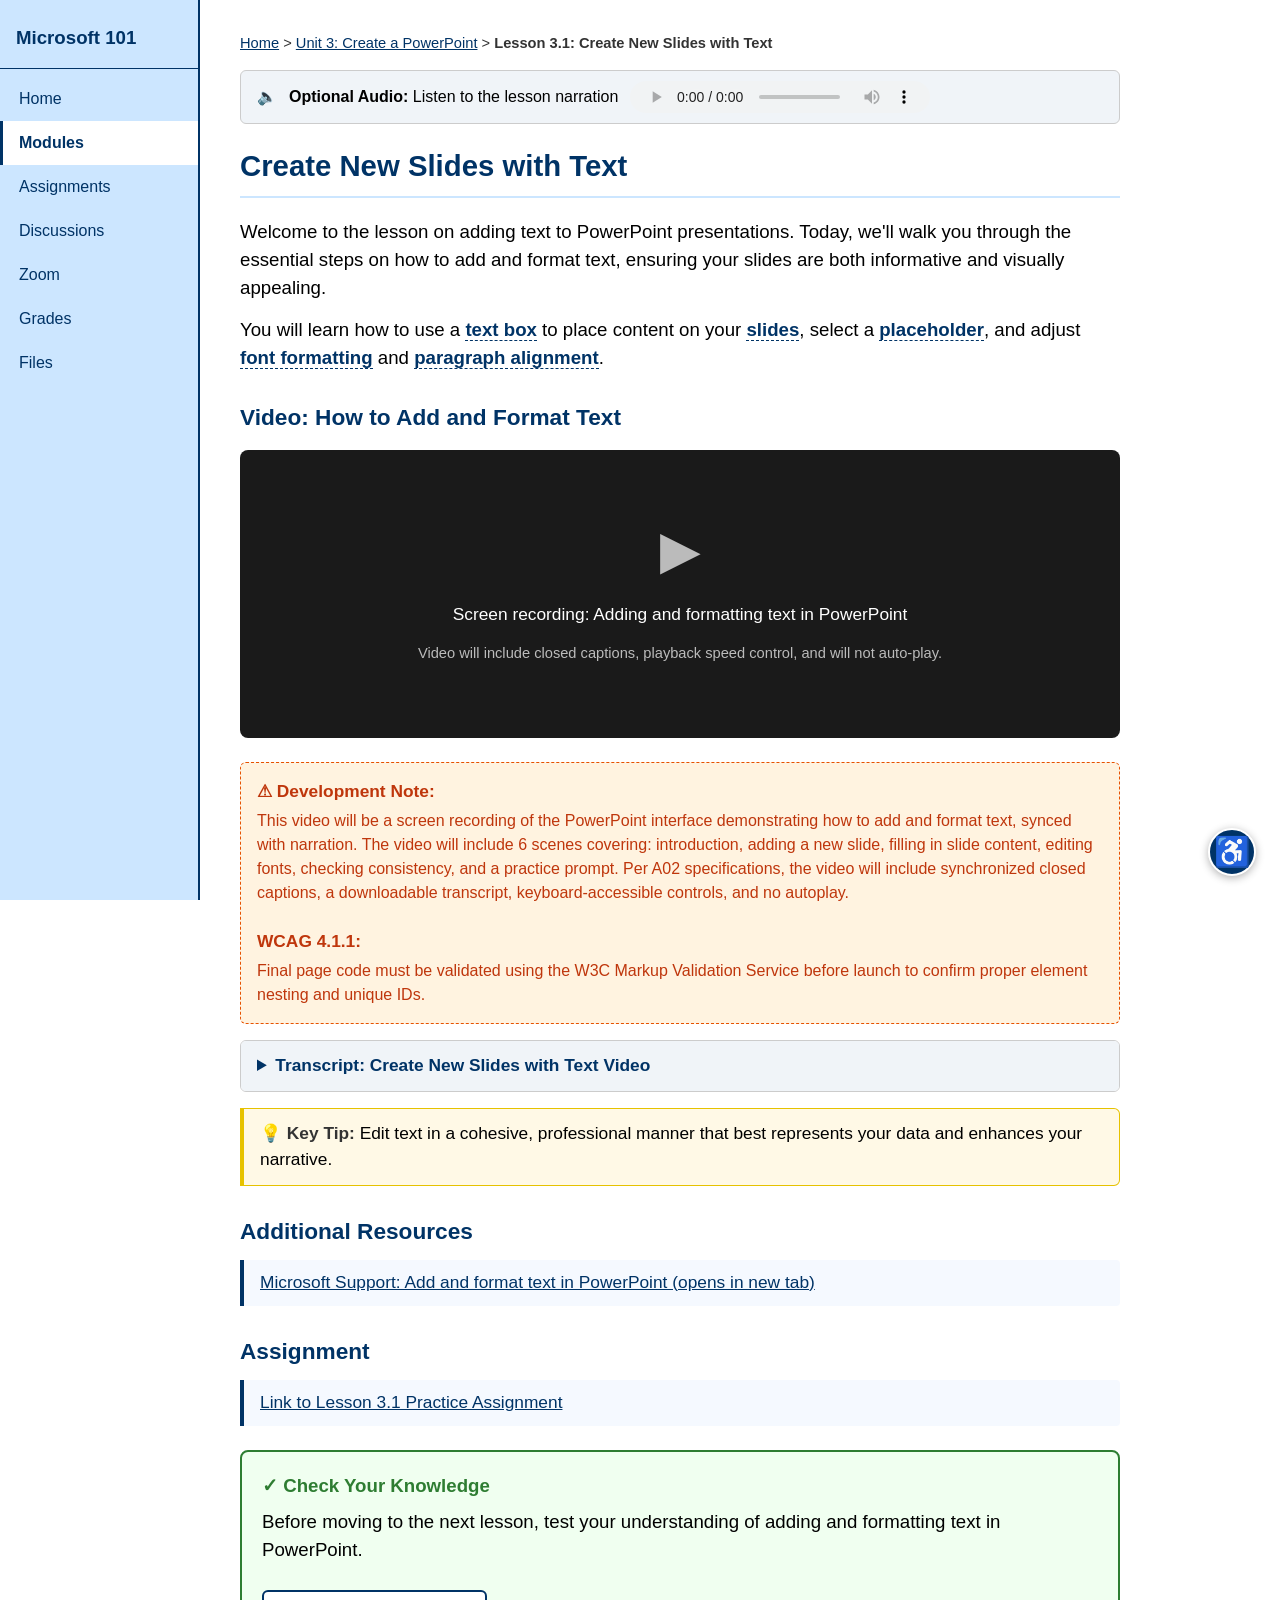
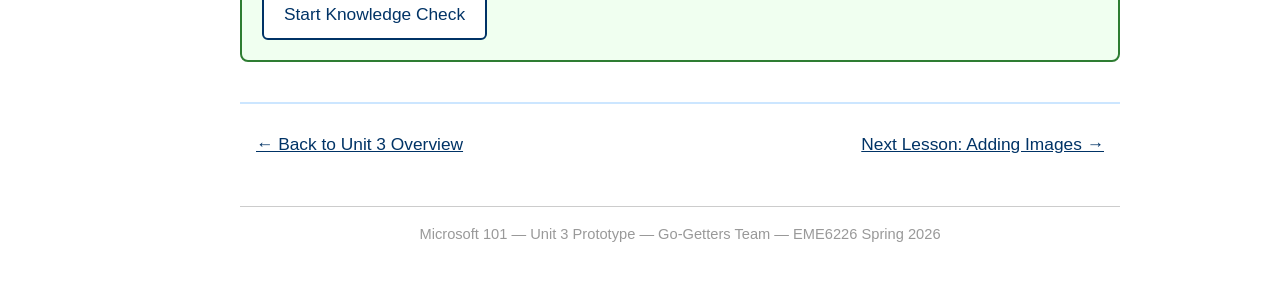
==== frame_2310.html @ 7c6aa48d "Add files via upload" ====
<!DOCTYPE html>
<html lang="en">
<head>
  <meta charset="UTF-8">
  <meta name="viewport" content="width=device-width, initial-scale=1.0">
  <title>Lesson 3.1: Create New Slides with Text - Microsoft 101</title>
  <link rel="stylesheet" href="styles.css">
</head>
<body>
  <a href="#main-content" class="skip-link">Skip to main content</a>
  <nav class="sidebar" aria-label="Course Navigation">
    <div class="course-title">Microsoft 101</div>
    <ul>
      <li><a href="frame_2300.html">Home</a></li>
      <li><a href="frame_2300.html" class="active" aria-current="page">Modules</a></li>
      <li><a href="#">Assignments</a></li>
      <li><a href="frame_4000.html">Discussions</a></li>
      <li><a href="#">Zoom</a></li>
      <li><a href="#">Grades</a></li>
      <li><a href="#">Files</a></li>
    </ul>
  </nav>
  <main id="main-content">
    <div class="breadcrumb" aria-label="Breadcrumb">
      <a href="frame_2300.html">Home</a> &gt;
      <a href="frame_2300.html">Unit 3: Create a PowerPoint</a> &gt;
      <strong>Lesson 3.1: Create New Slides with Text</strong>
    </div>
    <div class="audio-control">
      <span aria-hidden="true">&#128264;</span>
      <span><strong>Optional Audio:</strong> Listen to the lesson narration</span>
      <audio controls preload="none" aria-label="Lesson 3.1 audio narration"><p>Your browser does not support the audio element. A transcript is available below.</p></audio>
    </div>
    <h1>Create New Slides with Text</h1>
    <p>Welcome to the lesson on adding text to PowerPoint presentations. Today, we'll walk you through the essential steps on how to add and format text, ensuring your slides are both informative and visually appealing.</p>
    <p>You will learn how to use a <span class="glossary-term" tabindex="0" role="term" aria-describedby="def-textbox2">text box<span class="tooltip" role="tooltip" id="def-textbox2">A tool for adding text anywhere on a slide</span></span> to place content on your <span class="glossary-term" tabindex="0" role="term" aria-describedby="def-slide2">slides<span class="tooltip" role="tooltip" id="def-slide2">A single page in your presentation</span></span>, select a <span class="glossary-term" tabindex="0" role="term" aria-describedby="def-placeholder">placeholder<span class="tooltip" role="tooltip" id="def-placeholder">A pre-set content area on a slide layout where you can type text or insert media</span></span>, and adjust <span class="glossary-term" tabindex="0" role="term" aria-describedby="def-fontformat">font formatting<span class="tooltip" role="tooltip" id="def-fontformat">Options for changing the appearance of text, including font type, size, color, and style</span></span> and <span class="glossary-term" tabindex="0" role="term" aria-describedby="def-paragraphalign">paragraph alignment<span class="tooltip" role="tooltip" id="def-paragraphalign">The horizontal positioning of text within a text box (left, center, right, or justified)</span></span>.</p>
    <h2>Video: How to Add and Format Text</h2>
    <div class="video-placeholder" role="img" aria-label="Placeholder for instructional video demonstrating how to add and format text in PowerPoint">
      <span class="play-icon" aria-hidden="true">&#9654;</span>
      <p>Screen recording: Adding and formatting text in PowerPoint</p>
      <p style="font-size: 11pt; opacity: 0.7; margin-top: 8px;">Video will include closed captions, playback speed control, and will not auto-play.</p>
    </div>
    <div class="placeholder-notice">
      <strong>&#9888; Development Note:</strong>
      This video will be a screen recording of the PowerPoint interface demonstrating how to add and format text, synced with narration. The video will include 6 scenes covering: introduction, adding a new slide, filling in slide content, editing fonts, checking consistency, and a practice prompt. Per A02 specifications, the video will include synchronized closed captions, a downloadable transcript, keyboard-accessible controls, and no autoplay.
      <br><br><strong>WCAG 4.1.1:</strong> Final page code must be validated using the W3C Markup Validation Service before launch to confirm proper element nesting and unique IDs.
    </div>
    <details>
      <summary aria-expanded="false">Transcript: Create New Slides with Text Video</summary>
      <div class="transcript-content">
        <p><strong>Scene 1:</strong> "Welcome to the lesson on adding text to PowerPoint presentations. Today, we'll walk you through the essential steps on how to add and format text, ensuring your slides are both informative and visually appealing."</p>
        <p><strong>Scene 2:</strong> "First, we'll start by opening PowerPoint and selecting insert, slide. A drop-down table will appear; choose the layout that best fits your slide's purpose."</p>
        <p><strong>Scene 3:</strong> "There will be a section on your slide for a title, text, and maybe an image depending on the layout you chose. Fill out the respective parts of your slide based on your slide's topic and purpose."</p>
        <p><strong>Scene 4:</strong> "To edit your font size, type, color, and paragraph format, use the pane on the top of the page to navigate through the different options."</p>
      </div>
    </details>
    <div class="tip-box">
      <strong>&#128161; Key Tip:</strong> Edit text in a cohesive, professional manner that best represents your data and enhances your narrative.
    </div>
    <h2>Additional Resources</h2>
    <a href="https://support.microsoft.com/en-us/office/add-and-format-text-in-powerpoint-c641613c-435a-4c0e-9e89-2b4cedb6198a" class="resource-link" target="_blank" rel="noopener noreferrer">Microsoft Support: Add and format text in PowerPoint (opens in new tab)</a>
    <h2>Assignment</h2>
    <a href="#" class="resource-link">Link to Lesson 3.1 Practice Assignment</a>
    <div class="knowledge-check">
      <h3>&#10003; Check Your Knowledge</h3>
      <p>Before moving to the next lesson, test your understanding of adding and formatting text in PowerPoint.</p>
      <a href="practice_test.html" class="btn-secondary">Start Knowledge Check</a>
    </div>
    <div class="lesson-nav">
      <a href="frame_2300.html">&larr; Back to Unit 3 Overview</a>
      <a href="frame_2320.html">Next Lesson: Adding Images &rarr;</a>
    </div>
    <footer><p>Microsoft 101 &mdash; Unit 3 Prototype &mdash; Go-Getters Team &mdash; EME6226 Spring 2026</p></footer>
  </main>
  <!-- Accessibility Icon Menu - A02 developer notes for Frame 2310 -->
  <button class="a11y-menu-btn" id="a11yToggle" aria-label="Open accessibility options menu" aria-expanded="false" aria-controls="a11yPanel" onclick="toggleA11yMenu()">&#9855;</button>
  <div class="a11y-panel" id="a11yPanel" role="region" aria-label="Accessibility options">
    <h3>Accessibility Options</h3>
    <div class="a11y-option"><span>High Contrast</span><button onclick="toggleContrast()" aria-label="Toggle high contrast mode">Toggle</button></div>
    <div class="a11y-option"><span>Font Size</span><span><button onclick="changeFontSize(-2)" aria-label="Decrease font size">A&minus;</button> <button onclick="changeFontSize(2)" aria-label="Increase font size">A+</button></span></div>
    <div class="a11y-option"><span>Keyboard Nav</span><button onclick="alert('All interactive elements on this page are keyboard accessible. Use Tab to navigate, Enter/Space to activate, and Escape to close menus.')" aria-label="View keyboard navigation guide">Guide</button></div>
  </div>
  <script>
    function toggleA11yMenu(){var p=document.getElementById('a11yPanel'),b=document.getElementById('a11yToggle'),o=p.classList.toggle('open');b.setAttribute('aria-expanded',o);if(o)p.querySelector('button').focus();}
    document.addEventListener('keydown',function(e){if(e.key==='Escape'){var p=document.getElementById('a11yPanel'),b=document.getElementById('a11yToggle');if(p.classList.contains('open')){p.classList.remove('open');b.setAttribute('aria-expanded','false');b.focus();}}});
    function toggleContrast(){document.body.classList.toggle('high-contrast');var hc=document.body.classList.contains('high-contrast');document.body.style.backgroundColor=hc?'#000':'';document.body.style.color=hc?'#FFF':'';document.querySelector('main').style.backgroundColor=hc?'#000':'';}
    function changeFontSize(d){var m=document.querySelector('main'),c=parseFloat(window.getComputedStyle(m).fontSize);m.style.fontSize=(c+d)+'px';}
  </script>
</body>
</html>
---- styles.css ----
/* Microsoft 101 - Unit 3 Prototype Stylesheet */
/* Colors and typography per A02 storyboard specifications */

:root {
  --bg-white: #FFFFFF;
  --accent-dark-blue: #003366;
  --accent-light-blue: #CCE6FF;
  --text-black: #000000;
  --icon-grey: #333333;
  --border-grey: #CCCCCC;
  --locked-grey: #999999;
  --nav-hover: #E6F2FF;
  --success-green: #2E7D32;
  --error-red: #C62828;
}

/* Reset */
*, *::before, *::after {
  box-sizing: border-box;
  margin: 0;
  padding: 0;
}

/* Skip Navigation Link - A02 WCAG 2.4.1 */
.skip-link {
  position: absolute;
  top: -40px;
  left: 0;
  background: var(--accent-dark-blue);
  color: var(--bg-white);
  padding: 8px 16px;
  z-index: 1000;
  font-size: 14px;
  text-decoration: none;
}
.skip-link:focus {
  top: 0;
}

body {
  font-family: Arial, sans-serif;
  font-size: 14pt;
  line-height: 1.5;
  color: var(--text-black);
  background-color: var(--bg-white);
  display: flex;
  min-height: 100vh;
}

/* Sidebar Navigation */
nav.sidebar {
  width: 200px;
  min-height: 100vh;
  background-color: var(--accent-light-blue);
  border-right: 2px solid var(--accent-dark-blue);
  padding: 16px 0;
  flex-shrink: 0;
  position: sticky;
  top: 0;
  align-self: flex-start;
}

nav.sidebar .course-title {
  font-size: 14pt;
  font-weight: bold;
  color: var(--accent-dark-blue);
  padding: 8px 16px 16px;
  border-bottom: 1px solid var(--accent-dark-blue);
  margin-bottom: 8px;
}

nav.sidebar ul {
  list-style: none;
}

nav.sidebar ul li a {
  display: block;
  padding: 10px 16px;
  color: var(--accent-dark-blue);
  text-decoration: none;
  font-size: 12pt;
  border-left: 3px solid transparent;
  transition: background-color 0.2s, border-color 0.2s;
}

nav.sidebar ul li a:hover,
nav.sidebar ul li a:focus {
  background-color: var(--nav-hover);
  border-left-color: var(--accent-dark-blue);
  outline: 2px solid var(--accent-dark-blue);
  outline-offset: -2px;
}

nav.sidebar ul li a.active {
  background-color: var(--bg-white);
  border-left-color: var(--accent-dark-blue);
  font-weight: bold;
}

/* Main Content */
main {
  flex: 1;
  padding: 32px 40px;
  max-width: 960px;
}

/* Breadcrumb Navigation - A02 addition */
.breadcrumb {
  font-size: 11pt;
  color: var(--icon-grey);
  margin-bottom: 16px;
}
.breadcrumb a {
  color: var(--accent-dark-blue);
  text-decoration: underline;
}
.breadcrumb a:hover,
.breadcrumb a:focus {
  outline: 2px solid var(--accent-dark-blue);
  outline-offset: 2px;
}

/* Page Title - H1 */
h1 {
  font-size: 22pt;
  color: var(--accent-dark-blue);
  margin-bottom: 20px;
  padding-bottom: 8px;
  border-bottom: 2px solid var(--accent-light-blue);
}

/* Section Headings */
h2 {
  font-size: 17pt;
  color: var(--accent-dark-blue);
  margin-top: 28px;
  margin-bottom: 12px;
}

h3 {
  font-size: 14pt;
  color: var(--icon-grey);
  margin-top: 20px;
  margin-bottom: 8px;
}

p {
  margin-bottom: 14px;
}

/* Objectives & Key Terms */
.objectives-list {
  margin: 12px 0 20px 24px;
}
.objectives-list li {
  margin-bottom: 8px;
  padding-left: 4px;
}

.key-terms-box {
  background-color: #F5F9FF;
  border: 1px solid var(--accent-dark-blue);
  border-radius: 6px;
  padding: 16px 20px;
  margin: 16px 0 24px;
}

.key-terms-box h3 {
  margin-top: 0;
  color: var(--accent-dark-blue);
}

.key-terms-box ul {
  list-style: disc;
  margin-left: 20px;
}

.key-terms-box ul li {
  margin-bottom: 6px;
  font-size: 13pt;
}

/* Buttons */
.btn-primary {
  display: inline-block;
  background-color: var(--accent-dark-blue);
  color: var(--bg-white);
  padding: 12px 28px;
  border: none;
  border-radius: 24px;
  font-size: 14pt;
  font-family: Arial, sans-serif;
  text-decoration: none;
  cursor: pointer;
  margin-top: 20px;
  transition: background-color 0.2s;
}

.btn-primary:hover,
.btn-primary:focus {
  background-color: #004C99;
  outline: 3px solid var(--accent-dark-blue);
  outline-offset: 2px;
}

.btn-secondary {
  display: inline-block;
  background-color: var(--bg-white);
  color: var(--accent-dark-blue);
  padding: 10px 20px;
  border: 2px solid var(--accent-dark-blue);
  border-radius: 6px;
  font-size: 13pt;
  font-family: Arial, sans-serif;
  text-decoration: none;
  cursor: pointer;
  margin-top: 12px;
  transition: background-color 0.2s;
}

.btn-secondary:hover,
.btn-secondary:focus {
  background-color: var(--accent-light-blue);
  outline: 3px solid var(--accent-dark-blue);
  outline-offset: 2px;
}

/* Audio Player - Optional, per A02 */
.audio-control {
  background-color: #F0F4F8;
  border: 1px solid var(--border-grey);
  border-radius: 6px;
  padding: 10px 16px;
  margin-bottom: 20px;
  display: flex;
  align-items: center;
  gap: 12px;
  font-size: 12pt;
}

.audio-control audio {
  height: 32px;
}

/* Video Placeholder */
.video-placeholder {
  background-color: #1a1a1a;
  color: #FFFFFF;
  border-radius: 8px;
  padding: 60px 20px;
  text-align: center;
  margin: 16px 0 24px;
  font-size: 13pt;
  position: relative;
}

.video-placeholder .play-icon {
  display: block;
  font-size: 40pt;
  margin-bottom: 12px;
  opacity: 0.7;
}

/* Embedded Video Container */
.video-container {
  position: relative;
  width: 100%;
  padding-bottom: 56.25%;
  margin: 16px 0 24px;
  border-radius: 8px;
  overflow: hidden;
  background: #000;
}

.video-container iframe {
  position: absolute;
  top: 0;
  left: 0;
  width: 100%;
  height: 100%;
  border: none;
}

/* Resource Links */
.resource-link {
  display: block;
  padding: 10px 16px;
  margin: 8px 0;
  background-color: #F5F9FF;
  border-left: 4px solid var(--accent-dark-blue);
  color: var(--accent-dark-blue);
  text-decoration: underline;
  font-size: 13pt;
  border-radius: 0 4px 4px 0;
  transition: background-color 0.2s;
}

.resource-link:hover,
.resource-link:focus {
  background-color: var(--accent-light-blue);
  outline: 2px solid var(--accent-dark-blue);
  outline-offset: 2px;
}

/* Tip Box */
.tip-box {
  background-color: #FFF9E6;
  border: 1px solid #E6C200;
  border-left: 4px solid #E6C200;
  border-radius: 0 6px 6px 0;
  padding: 12px 16px;
  margin: 16px 0;
  font-size: 13pt;
}

.tip-box strong {
  color: var(--icon-grey);
}

/* Knowledge Check / Assessment */
.knowledge-check {
  background-color: #F0FFF0;
  border: 2px solid var(--success-green);
  border-radius: 8px;
  padding: 20px;
  margin: 24px 0;
}

.knowledge-check h3 {
  color: var(--success-green);
  margin-top: 0;
}

/* Discussion Forum Styles */
.discussion-prompt {
  background-color: #F5F9FF;
  border: 1px solid var(--border-grey);
  border-radius: 8px;
  padding: 20px;
  margin: 16px 0;
}

.reply-box {
  width: 100%;
  min-height: 120px;
  padding: 12px;
  border: 2px solid var(--border-grey);
  border-radius: 6px;
  font-family: Arial, sans-serif;
  font-size: 13pt;
  resize: vertical;
  margin-top: 12px;
}

.reply-box:focus {
  border-color: var(--accent-dark-blue);
  outline: 2px solid var(--accent-dark-blue);
  outline-offset: 0;
}

/* Lesson Navigation (Next/Previous) */
.lesson-nav {
  display: flex;
  justify-content: space-between;
  margin-top: 40px;
  padding-top: 20px;
  border-top: 2px solid var(--accent-light-blue);
}

.lesson-nav a {
  color: var(--accent-dark-blue);
  text-decoration: underline;
  font-size: 13pt;
  padding: 8px 16px;
  border-radius: 4px;
}

.lesson-nav a:hover,
.lesson-nav a:focus {
  background-color: var(--accent-light-blue);
  outline: 2px solid var(--accent-dark-blue);
  outline-offset: 2px;
}

/* Placeholder Notice */
.placeholder-notice {
  background-color: #FFF3E0;
  border: 1px dashed #E65100;
  border-radius: 6px;
  padding: 16px;
  margin: 16px 0;
  font-size: 12pt;
  color: #BF360C;
}

.placeholder-notice strong {
  display: block;
  margin-bottom: 4px;
  font-size: 13pt;
}

/* Collapsible Transcript - A02 */
details {
  margin: 16px 0;
  border: 1px solid var(--border-grey);
  border-radius: 6px;
  overflow: hidden;
}

details summary {
  padding: 12px 16px;
  background-color: #F0F4F8;
  cursor: pointer;
  font-weight: bold;
  font-size: 13pt;
  color: var(--accent-dark-blue);
}

details summary:hover,
details summary:focus {
  background-color: var(--accent-light-blue);
  outline: 2px solid var(--accent-dark-blue);
  outline-offset: -2px;
}

details[open] summary {
  border-bottom: 1px solid var(--border-grey);
}

details .transcript-content {
  padding: 16px;
  font-size: 12pt;
  line-height: 1.6;
}

/* Image comparison - A02 accessible version */
.comparison-row {
  display: flex;
  gap: 24px;
  margin: 16px 0;
  flex-wrap: wrap;
}

.comparison-item {
  flex: 1;
  min-width: 250px;
  text-align: center;
  padding: 16px;
  border: 2px solid var(--border-grey);
  border-radius: 8px;
}

.comparison-item.bad {
  border-color: var(--error-red);
}

.comparison-item.good {
  border-color: var(--success-green);
}

.comparison-label {
  font-weight: bold;
  font-size: 14pt;
  margin-bottom: 8px;
  display: flex;
  align-items: center;
  justify-content: center;
  gap: 8px;
}

.comparison-item.bad .comparison-label {
  color: var(--error-red);
}

.comparison-item.good .comparison-label {
  color: var(--success-green);
}

.img-placeholder {
  background-color: #E0E0E0;
  width: 100%;
  height: 160px;
  display: flex;
  align-items: center;
  justify-content: center;
  border-radius: 4px;
  font-size: 12pt;
  color: var(--icon-grey);
  margin-top: 8px;
}

/* Footer */
footer {
  margin-top: 40px;
  padding: 16px 0;
  border-top: 1px solid var(--border-grey);
  font-size: 11pt;
  color: var(--locked-grey);
  text-align: center;
}

/* Responsive */
@media (max-width: 768px) {
  body {
    flex-direction: column;
  }
  nav.sidebar {
    width: 100%;
    min-height: auto;
    position: relative;
  }
  main {
    padding: 20px;
  }
}

/* Accessibility Icon Menu - A02 Frames 2300 & 2310 */
.a11y-menu-btn {
  position: fixed;
  bottom: 24px;
  right: 24px;
  width: 48px;
  height: 48px;
  border-radius: 50%;
  background-color: var(--accent-dark-blue);
  color: var(--bg-white);
  border: 2px solid var(--bg-white);
  font-size: 22pt;
  cursor: pointer;
  z-index: 900;
  display: flex;
  align-items: center;
  justify-content: center;
  box-shadow: 0 2px 8px rgba(0,0,0,0.3);
  transition: background-color 0.2s;
}
.a11y-menu-btn:hover,
.a11y-menu-btn:focus {
  background-color: #004C99;
  outline: 3px solid var(--accent-dark-blue);
  outline-offset: 2px;
}

.a11y-panel {
  position: fixed;
  bottom: 84px;
  right: 24px;
  width: 260px;
  background-color: var(--bg-white);
  border: 2px solid var(--accent-dark-blue);
  border-radius: 10px;
  box-shadow: 0 4px 16px rgba(0,0,0,0.2);
  z-index: 901;
  padding: 16px;
  display: none;
}
.a11y-panel.open {
  display: block;
}
.a11y-panel h3 {
  margin-top: 0;
  font-size: 13pt;
  color: var(--accent-dark-blue);
  border-bottom: 1px solid var(--border-grey);
  padding-bottom: 8px;
  margin-bottom: 12px;
}
.a11y-option {
  display: flex;
  align-items: center;
  justify-content: space-between;
  padding: 8px 4px;
  font-size: 12pt;
  border-bottom: 1px solid #EEE;
}
.a11y-option:last-child {
  border-bottom: none;
}
.a11y-option button {
  background-color: var(--accent-light-blue);
  color: var(--accent-dark-blue);
  border: 1px solid var(--accent-dark-blue);
  border-radius: 4px;
  padding: 4px 10px;
  cursor: pointer;
  font-size: 11pt;
  font-family: Arial, sans-serif;
}
.a11y-option button:hover,
.a11y-option button:focus {
  background-color: var(--accent-dark-blue);
  color: var(--bg-white);
  outline: 2px solid var(--accent-dark-blue);
  outline-offset: 2px;
}

/* Glossary Tooltips - A02 UDL 2.2, WCAG 1.4.13 */
.glossary-term {
  position: relative;
  border-bottom: 1px dashed var(--accent-dark-blue);
  color: var(--accent-dark-blue);
  cursor: help;
  font-weight: bold;
}
.glossary-term .tooltip {
  position: absolute;
  bottom: 100%;
  left: 50%;
  transform: translateX(-50%);
  background-color: var(--accent-dark-blue);
  color: var(--bg-white);
  padding: 8px 12px;
  border-radius: 6px;
  font-size: 11pt;
  font-weight: normal;
  white-space: normal;
  width: 220px;
  text-align: center;
  visibility: hidden;
  opacity: 0;
  transition: opacity 0.2s, visibility 0.2s;
  z-index: 100;
  pointer-events: none;
  box-shadow: 0 2px 6px rgba(0,0,0,0.2);
  margin-bottom: 6px;
}
.glossary-term .tooltip::after {
  content: "";
  position: absolute;
  top: 100%;
  left: 50%;
  transform: translateX(-50%);
  border-width: 6px;
  border-style: solid;
  border-color: var(--accent-dark-blue) transparent transparent transparent;
}
.glossary-term:hover .tooltip,
.glossary-term:focus .tooltip {
  visibility: visible;
  opacity: 1;
}

/* Self-Assessment Checklist - A02 UDL 6.1, 9.3 */
.self-assessment {
  background-color: #F5F0FF;
  border: 1px solid #7B1FA2;
  border-radius: 8px;
  padding: 20px;
  margin: 24px 0;
}
.self-assessment h3 {
  color: #7B1FA2;
  margin-top: 0;
}
.self-assessment ul {
  list-style: none;
  margin: 12px 0;
}
.self-assessment ul li {
  margin-bottom: 10px;
  font-size: 13pt;
}
.self-assessment ul li label {
  display: flex;
  align-items: flex-start;
  gap: 10px;
  cursor: pointer;
}
.self-assessment ul li input[type="checkbox"] {
  width: 18px;
  height: 18px;
  margin-top: 2px;
  accent-color: #7B1FA2;
  flex-shrink: 0;
}
.self-assessment ul li input[type="checkbox"]:focus {
  outline: 2px solid #7B1FA2;
  outline-offset: 2px;
}
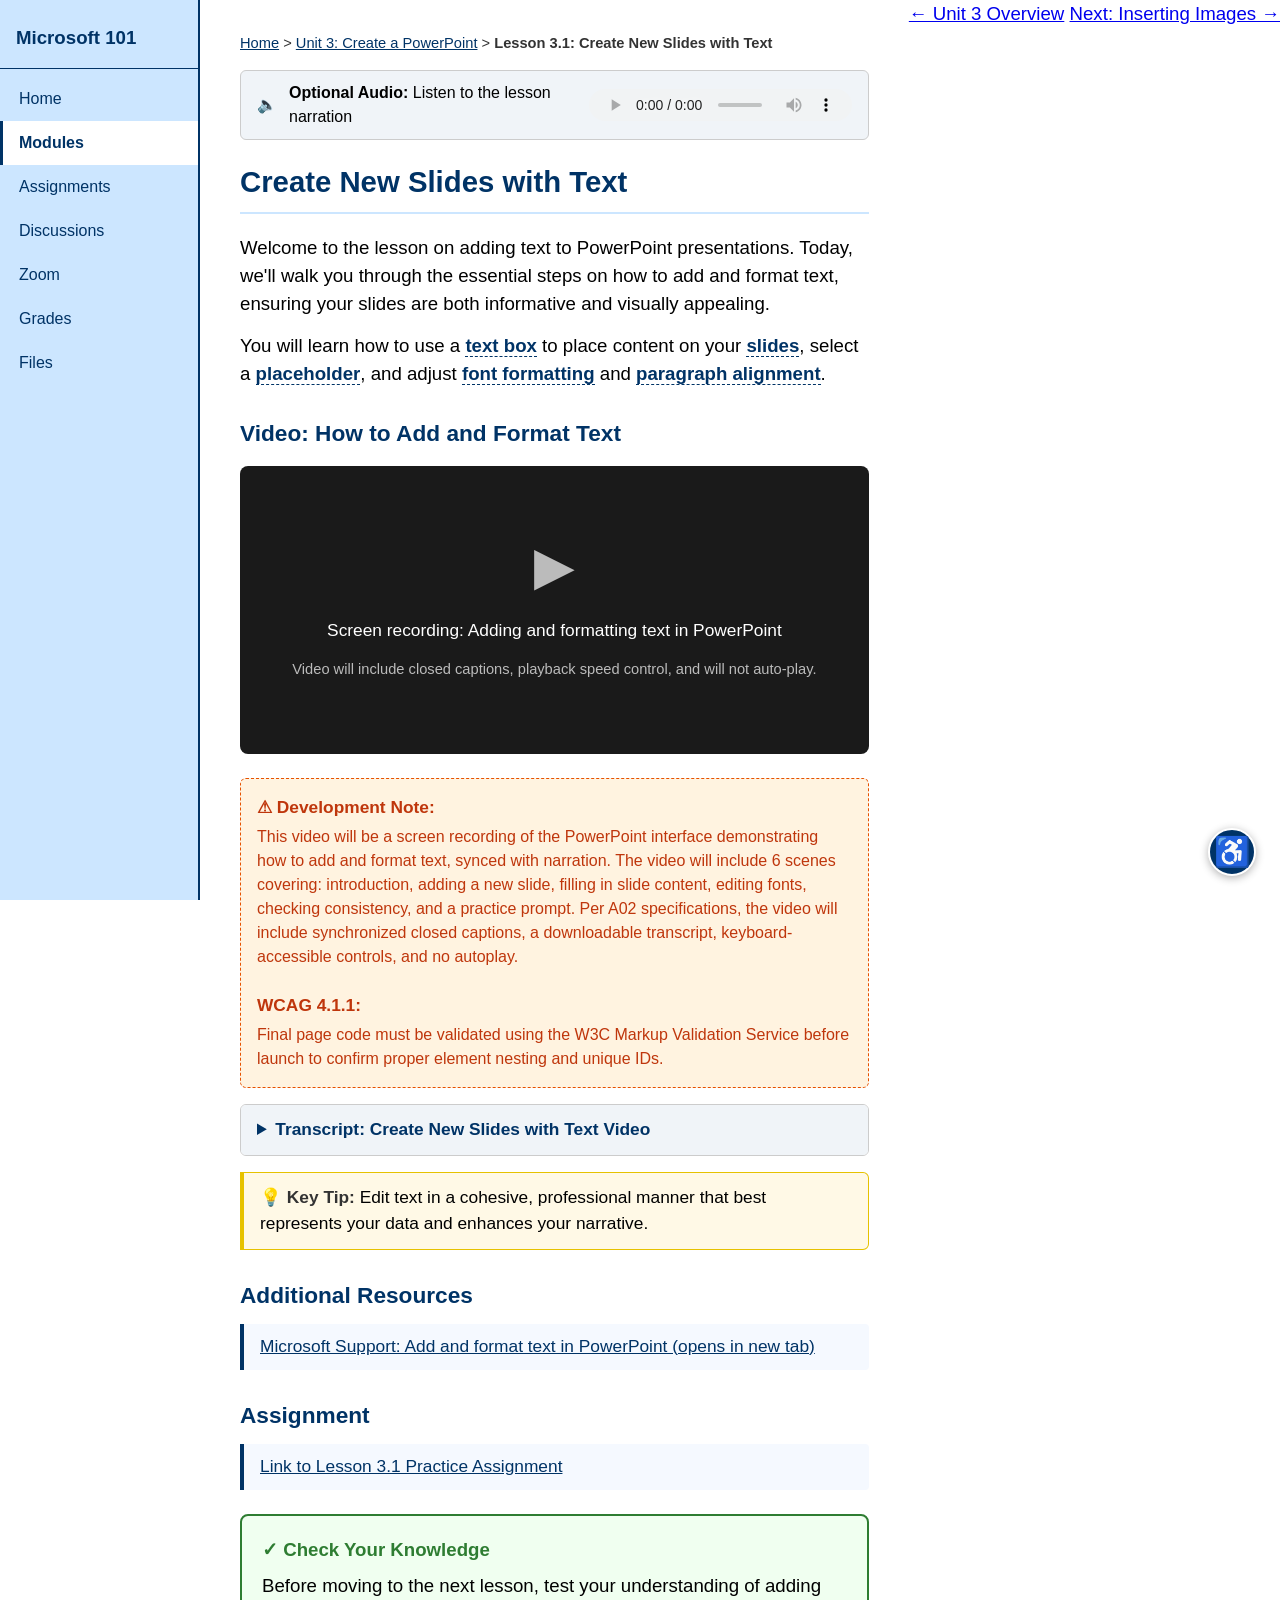
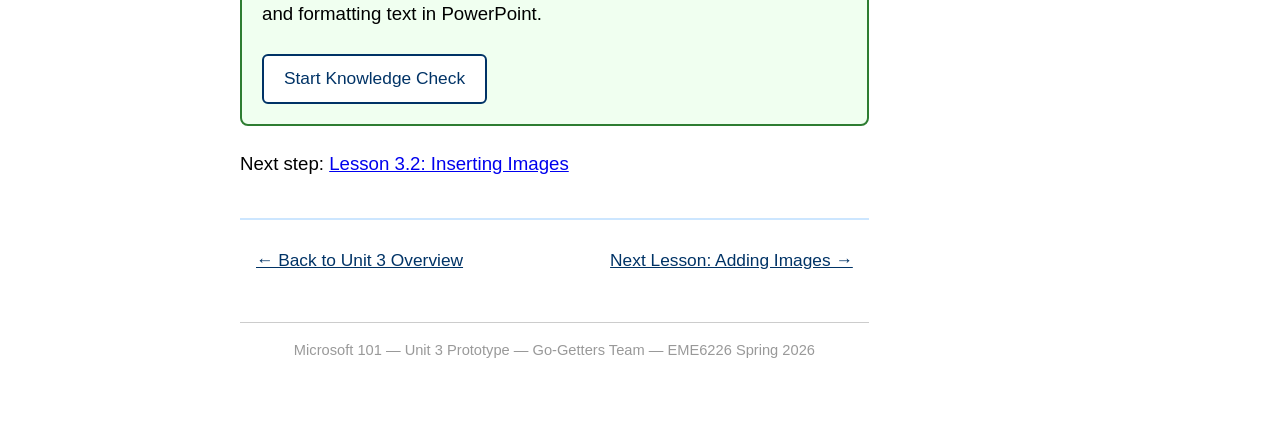
==== commit 49201a50: "Update frame_2310.html" ====
--- a/frame_2310.html
+++ b/frame_2310.html
@@ -66,6 +66,9 @@
       <p>Before moving to the next lesson, test your understanding of adding and formatting text in PowerPoint.</p>
       <a href="practice_test.html" class="btn-secondary">Start Knowledge Check</a>
     </div>
+    <div class="next-step-callout">
+      Next step: <a href="frame_2320.html">Lesson 3.2: Inserting Images</a>
+    </div>
     <div class="lesson-nav">
       <a href="frame_2300.html">&larr; Back to Unit 3 Overview</a>
       <a href="frame_2320.html">Next Lesson: Adding Images &rarr;</a>
@@ -86,5 +89,9 @@
     function toggleContrast(){document.body.classList.toggle('high-contrast');var hc=document.body.classList.contains('high-contrast');document.body.style.backgroundColor=hc?'#000':'';document.body.style.color=hc?'#FFF':'';document.querySelector('main').style.backgroundColor=hc?'#000':'';}
     function changeFontSize(d){var m=document.querySelector('main'),c=parseFloat(window.getComputedStyle(m).fontSize);m.style.fontSize=(c+d)+'px';}
   </script>
+  <nav class="sticky-nav" aria-label="Lesson navigation">
+    <a href="frame_2300.html">&larr; Unit 3 Overview</a>
+    <a href="frame_2320.html">Next: Inserting Images &rarr;</a>
+  </nav>
 </body>
 </html>
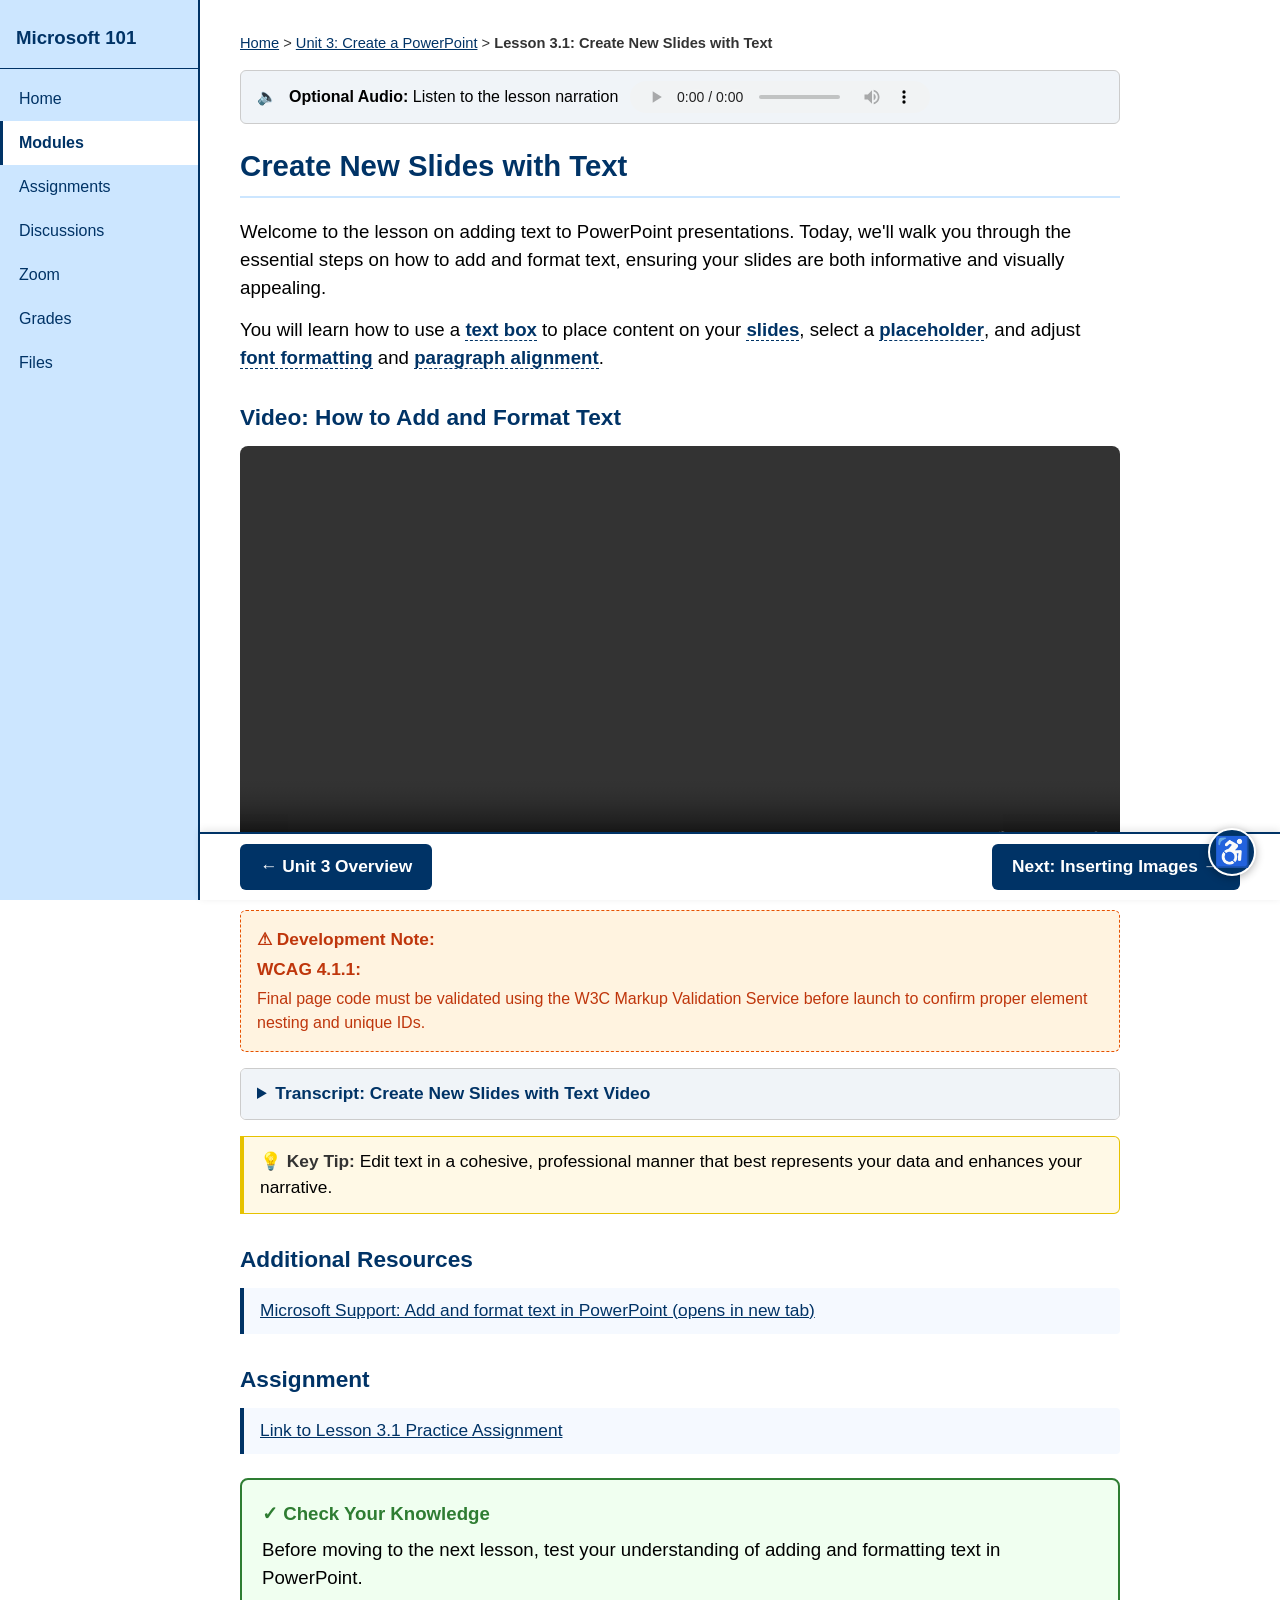
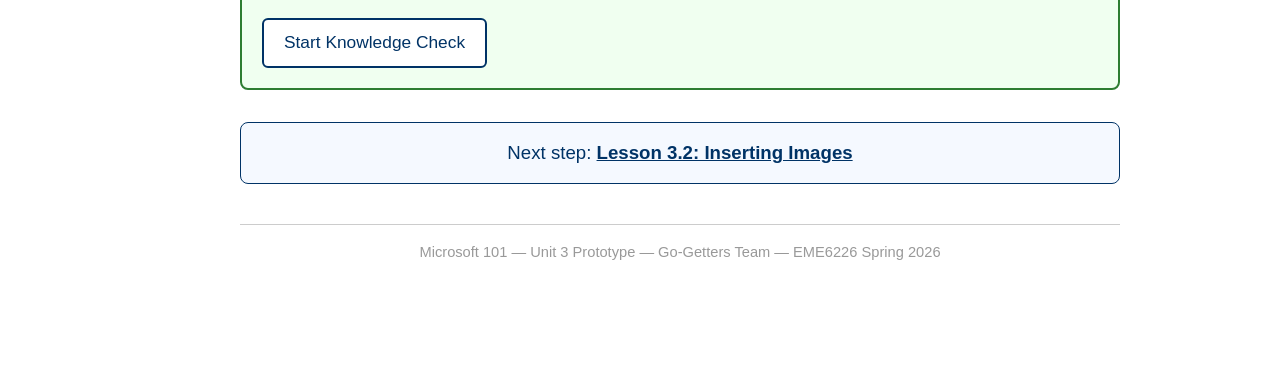
==== commit 2b15dde7: "Update frame_2310.html" ====
--- a/frame_2310.html
+++ b/frame_2310.html
@@ -35,15 +35,13 @@
     <p>Welcome to the lesson on adding text to PowerPoint presentations. Today, we'll walk you through the essential steps on how to add and format text, ensuring your slides are both informative and visually appealing.</p>
     <p>You will learn how to use a <span class="glossary-term" tabindex="0" role="term" aria-describedby="def-textbox2">text box<span class="tooltip" role="tooltip" id="def-textbox2">A tool for adding text anywhere on a slide</span></span> to place content on your <span class="glossary-term" tabindex="0" role="term" aria-describedby="def-slide2">slides<span class="tooltip" role="tooltip" id="def-slide2">A single page in your presentation</span></span>, select a <span class="glossary-term" tabindex="0" role="term" aria-describedby="def-placeholder">placeholder<span class="tooltip" role="tooltip" id="def-placeholder">A pre-set content area on a slide layout where you can type text or insert media</span></span>, and adjust <span class="glossary-term" tabindex="0" role="term" aria-describedby="def-fontformat">font formatting<span class="tooltip" role="tooltip" id="def-fontformat">Options for changing the appearance of text, including font type, size, color, and style</span></span> and <span class="glossary-term" tabindex="0" role="term" aria-describedby="def-paragraphalign">paragraph alignment<span class="tooltip" role="tooltip" id="def-paragraphalign">The horizontal positioning of text within a text box (left, center, right, or justified)</span></span>.</p>
     <h2>Video: How to Add and Format Text</h2>
-    <div class="video-placeholder" role="img" aria-label="Placeholder for instructional video demonstrating how to add and format text in PowerPoint">
-      <span class="play-icon" aria-hidden="true">&#9654;</span>
-      <p>Screen recording: Adding and formatting text in PowerPoint</p>
-      <p style="font-size: 11pt; opacity: 0.7; margin-top: 8px;">Video will include closed captions, playback speed control, and will not auto-play.</p>
-    </div>
+    <video controls preload="metadata" style="width:100%; border-radius:8px;" aria-label="Screen recording demonstrating how to add and format text in PowerPoint">
+      <source src="2310_vid.mp4" type="video/mp4">
+      Your browser does not support the video element. A transcript is available below.
+    </video>
     <div class="placeholder-notice">
       <strong>&#9888; Development Note:</strong>
-      This video will be a screen recording of the PowerPoint interface demonstrating how to add and format text, synced with narration. The video will include 6 scenes covering: introduction, adding a new slide, filling in slide content, editing fonts, checking consistency, and a practice prompt. Per A02 specifications, the video will include synchronized closed captions, a downloadable transcript, keyboard-accessible controls, and no autoplay.
-      <br><br><strong>WCAG 4.1.1:</strong> Final page code must be validated using the W3C Markup Validation Service before launch to confirm proper element nesting and unique IDs.
+      <strong>WCAG 4.1.1:</strong> Final page code must be validated using the W3C Markup Validation Service before launch to confirm proper element nesting and unique IDs.
     </div>
     <details>
       <summary aria-expanded="false">Transcript: Create New Slides with Text Video</summary>
@@ -69,10 +67,6 @@
     <div class="next-step-callout">
       Next step: <a href="frame_2320.html">Lesson 3.2: Inserting Images</a>
     </div>
-    <div class="lesson-nav">
-      <a href="frame_2300.html">&larr; Back to Unit 3 Overview</a>
-      <a href="frame_2320.html">Next Lesson: Adding Images &rarr;</a>
-    </div>
     <footer><p>Microsoft 101 &mdash; Unit 3 Prototype &mdash; Go-Getters Team &mdash; EME6226 Spring 2026</p></footer>
   </main>
   <!-- Accessibility Icon Menu - A02 developer notes for Frame 2310 -->
--- a/styles.css
+++ b/styles.css
@@ -677,3 +677,72 @@
   outline: 2px solid #7B1FA2;
   outline-offset: 2px;
 }
+
+/* Sticky Floating Lesson Navigation - visible while scrolling */
+.sticky-nav {
+  position: fixed;
+  bottom: 0;
+  left: 200px; /* sidebar width */
+  right: 0;
+  background-color: var(--bg-white);
+  border-top: 2px solid var(--accent-dark-blue);
+  padding: 10px 40px;
+  display: flex;
+  justify-content: space-between;
+  align-items: center;
+  z-index: 800;
+  box-shadow: 0 -2px 8px rgba(0,0,0,0.1);
+}
+.sticky-nav a {
+  color: var(--bg-white);
+  background-color: var(--accent-dark-blue);
+  text-decoration: none;
+  font-size: 13pt;
+  font-family: Arial, sans-serif;
+  padding: 10px 20px;
+  border-radius: 6px;
+  transition: background-color 0.2s;
+  font-weight: bold;
+}
+.sticky-nav a:hover,
+.sticky-nav a:focus {
+  background-color: #004C99;
+  outline: 3px solid var(--accent-dark-blue);
+  outline-offset: 2px;
+}
+.sticky-nav .sticky-placeholder {
+  width: 180px; /* keeps layout balanced when only one link exists */
+}
+@media (max-width: 768px) {
+  .sticky-nav {
+    left: 0;
+    padding: 10px 16px;
+  }
+}
+
+/* Next Step callout above bottom nav */
+.next-step-callout {
+  text-align: center;
+  margin-top: 32px;
+  padding: 16px;
+  background-color: #F5F9FF;
+  border: 1px solid var(--accent-dark-blue);
+  border-radius: 8px;
+  font-size: 14pt;
+  color: var(--accent-dark-blue);
+}
+.next-step-callout a {
+  color: var(--accent-dark-blue);
+  font-weight: bold;
+  text-decoration: underline;
+}
+.next-step-callout a:hover,
+.next-step-callout a:focus {
+  outline: 2px solid var(--accent-dark-blue);
+  outline-offset: 2px;
+}
+
+/* Add bottom padding to main so sticky nav doesn't cover content */
+main {
+  padding-bottom: 80px;
+}
